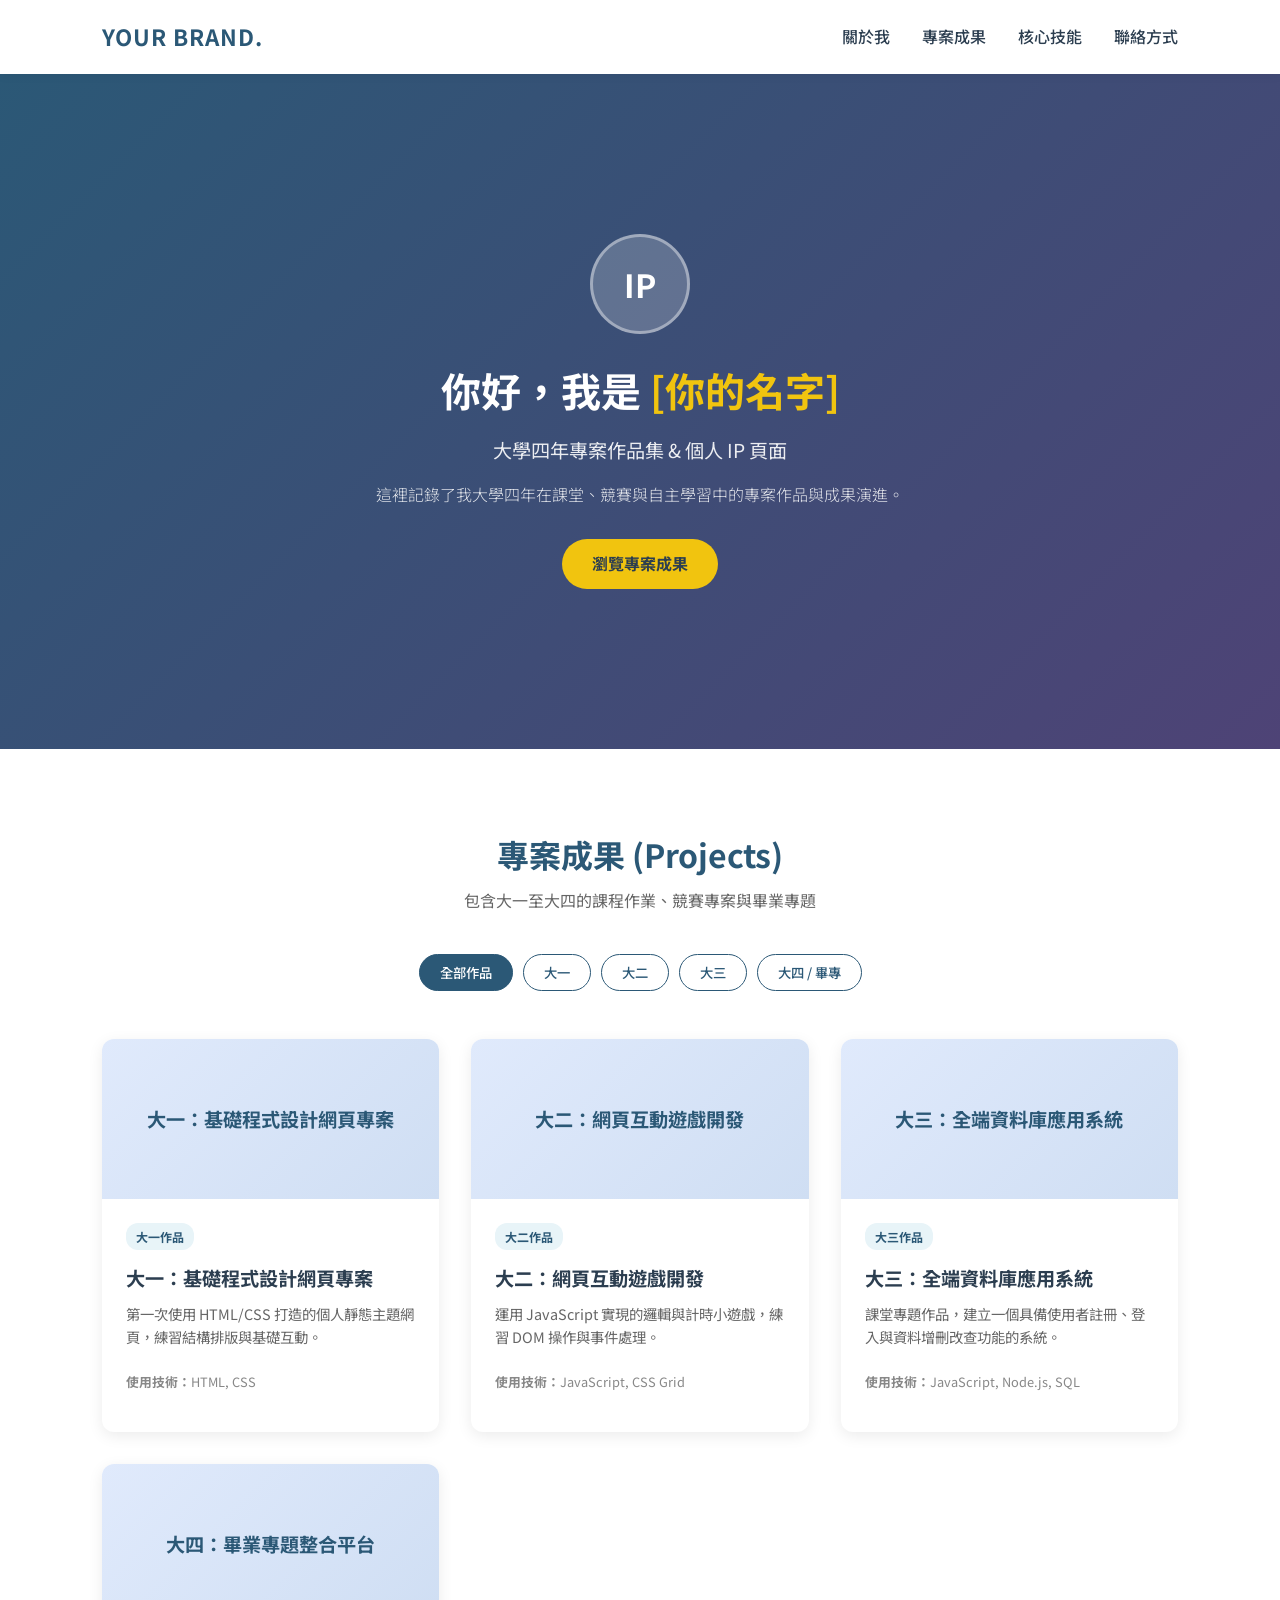
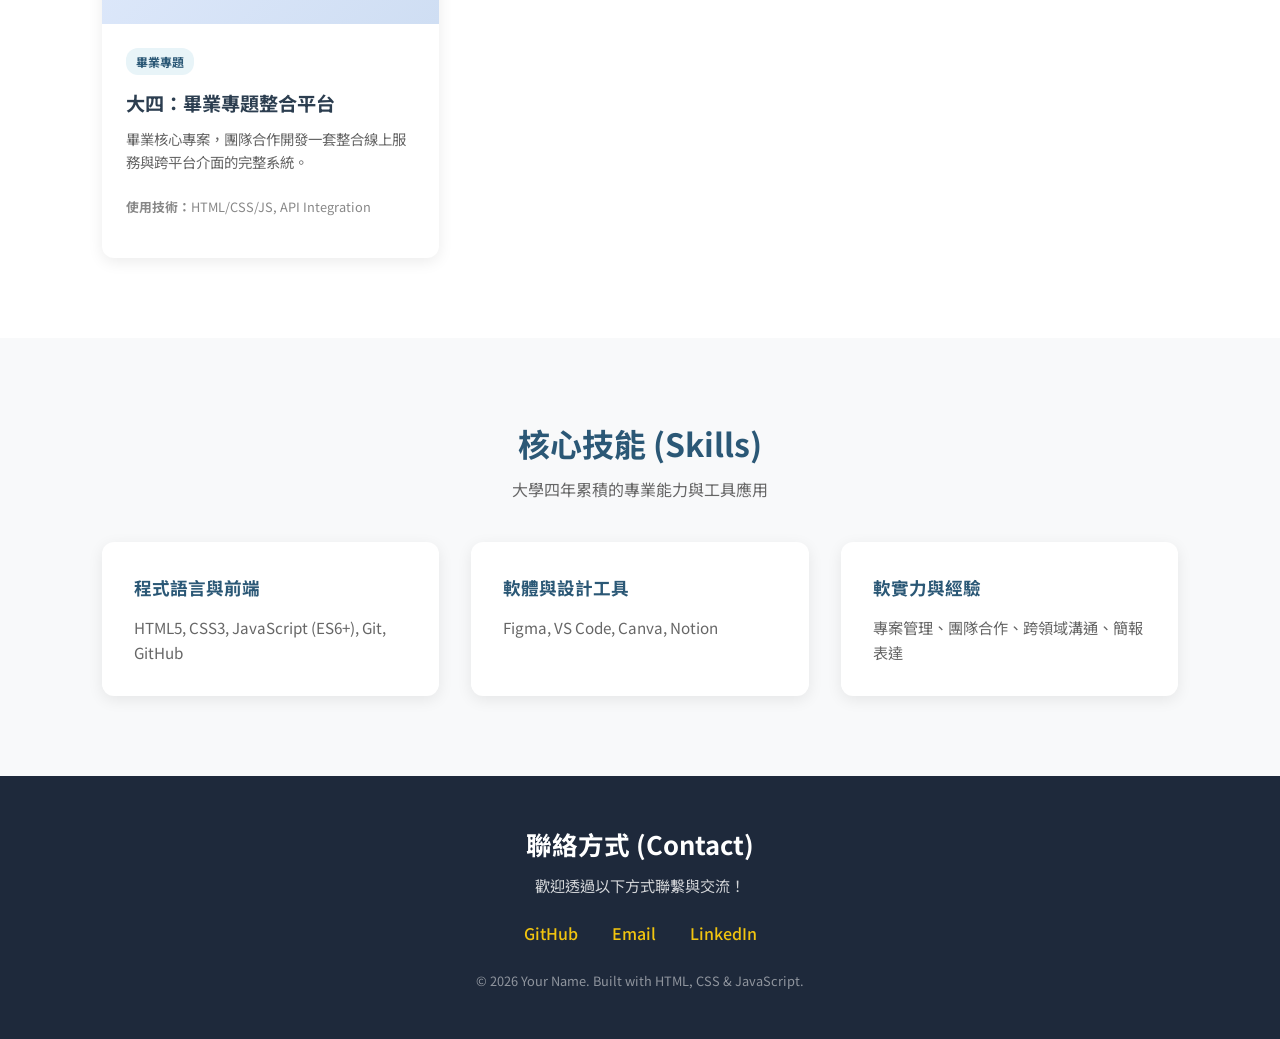
==== index.html @ d63966c3 "Add files via upload" ====
<!DOCTYPE html>
<html lang="zh-Hant">
<head>
    <meta charset="UTF-8">
    <meta name="viewport" content="width=device-width, initial-scale=1.0">
    <title>個人作品集 | Portfolio</title>
    <link rel="stylesheet" href="style.css">
    <!-- Google Fonts -->
    <link href="https://fonts.googleapis.com/css2?family=Noto+Sans+TC:wght@300;400;500;700&display=swap" rel="stylesheet">
</head>
<body>

    <!-- 導覽列 -->
    <nav class="navbar">
        <div class="logo">YOUR BRAND.</div>
        <ul class="nav-links">
            <li><a href="#about">關於我</a></li>
            <li><a href="#projects">專案成果</a></li>
            <li><a href="#skills">核心技能</a></li>
            <li><a href="#contact">聯絡方式</a></li>
        </ul>
    </nav>

    <!-- 個人 Hero 區塊 -->
    <header id="about" class="hero">
        <div class="hero-content">
            <div class="profile-avatar">
                <span class="avatar-placeholder">IP</span>
            </div>
            <h1>你好，我是 <span class="highlight">[你的名字]</span></h1>
            <p class="subtitle">大學四年專案作品集 & 個人 IP 頁面</p>
            <p class="bio">這裡記錄了我大學四年在課堂、競賽與自主學習中的專案作品與成果演進。</p>
            <a href="#projects" class="btn">瀏覽專案成果</a>
        </div>
    </header>

    <!-- 專案展示區塊 -->
    <section id="projects" class="section">
        <div class="section-header">
            <h2>專案成果 (Projects)</h2>
            <p>包含大一至大四的課程作業、競賽專案與畢業專題</p>
        </div>

        <!-- 分類過濾按鈕 -->
        <div class="filter-buttons">
            <button class="filter-btn active" data-filter="all">全部作品</button>
            <button class="filter-btn" data-filter="freshman">大一</button>
            <button class="filter-btn" data-filter="sophomore">大二</button>
            <button class="filter-btn" data-filter="junior">大三</button>
            <button class="filter-btn" data-filter="senior">大四 / 畢專</button>
        </div>

        <!-- 專案卡片容器 (由 JavaScript 動態生成) -->
        <div class="projects-grid" id="projects-container">
            <!-- JS 自動載入內容 -->
        </div>
    </section>

    <!-- 核心技能區塊 -->
    <section id="skills" class="section bg-light">
        <div class="section-header">
            <h2>核心技能 (Skills)</h2>
            <p>大學四年累積的專業能力與工具應用</p>
        </div>
        <div class="skills-container">
            <div class="skill-card">
                <h3>程式語言與前端</h3>
                <p>HTML5, CSS3, JavaScript (ES6+), Git, GitHub</p>
            </div>
            <div class="skill-card">
                <h3>軟體與設計工具</h3>
                <p>Figma, VS Code, Canva, Notion</p>
            </div>
            <div class="skill-card">
                <h3>軟實力與經驗</h3>
                <p>專案管理、團隊合作、跨領域溝通、簡報表達</p>
            </div>
        </div>
    </section>

    <!-- 頁尾 / 聯絡資訊 -->
    <footer id="contact">
        <h2>聯絡方式 (Contact)</h2>
        <p>歡迎透過以下方式聯繫與交流！</p>
        <div class="social-links">
            <a href="https://github.com/" target="_blank" rel="noopener">GitHub</a>
            <a href="mailto:your-email@example.com">Email</a>
            <a href="https://linkedin.com/" target="_blank" rel="noopener">LinkedIn</a>
        </div>
        <p class="copyright">&copy; 2026 Your Name. Built with HTML, CSS & JavaScript.</p>
    </footer>

    <script src="script.js"></script>
</body>
</html>
---- style.css ----
/* 全局變數與基礎設定 */
:root {
    --primary-color: #2b5876;
    --accent-color: #4e4376;
    --highlight-color: #f39c12;
    --text-dark: #2c3e50;
    --text-muted: #666666;
    --bg-light: #f8f9fa;
    --card-shadow: 0 4px 15px rgba(0, 0, 0, 0.08);
    --card-hover-shadow: 0 10px 25px rgba(0, 0, 0, 0.15);
}

* {
    margin: 0;
    padding: 0;
    box-sizing: border-box;
    font-family: 'Noto Sans TC', sans-serif;
    scroll-behavior: smooth;
}

body {
    color: var(--text-dark);
    background-color: #ffffff;
    line-height: 1.6;
}

/* 導覽列 */
.navbar {
    display: flex;
    justify-content: space-between;
    align-items: center;
    padding: 1.2rem 8%;
    background: #ffffff;
    box-shadow: 0 2px 10px rgba(0,0,0,0.05);
    position: sticky;
    top: 0;
    z-index: 1000;
}

.logo {
    font-size: 1.4rem;
    font-weight: 700;
    letter-spacing: 1px;
    color: var(--primary-color);
}

.nav-links {
    display: flex;
    list-style: none;
}

.nav-links li a {
    text-decoration: none;
    color: var(--text-dark);
    margin-left: 2rem;
    font-weight: 500;
    transition: color 0.3s;
}

.nav-links li a:hover {
    color: var(--primary-color);
}

/* Hero 主展示區 */
.hero {
    min-height: 75vh;
    display: flex;
    align-items: center;
    justify-content: center;
    text-align: center;
    background: linear-gradient(135deg, var(--primary-color) 0%, var(--accent-color) 100%);
    color: #ffffff;
    padding: 3rem 20px;
}

.profile-avatar {
    width: 100px;
    height: 100px;
    border-radius: 50%;
    background: rgba(255, 255, 255, 0.2);
    display: flex;
    align-items: center;
    justify-content: center;
    margin: 0 auto 1.5rem auto;
    border: 3px solid rgba(255, 255, 255, 0.4);
}

.avatar-placeholder {
    font-size: 2rem;
    font-weight: 700;
    color: #ffffff;
}

.hero h1 {
    font-size: 2.5rem;
    margin-bottom: 0.8rem;
}

.hero .highlight {
    color: #f1c40f;
}

.hero .subtitle {
    font-size: 1.2rem;
    opacity: 0.9;
    margin-bottom: 1rem;
}

.hero .bio {
    max-width: 600px;
    margin: 0 auto 2rem auto;
    font-weight: 300;
    opacity: 0.85;
}

.btn {
    display: inline-block;
    padding: 12px 30px;
    background-color: #f1c40f;
    color: #2c3e50;
    text-decoration: none;
    border-radius: 30px;
    font-weight: 700;
    transition: transform 0.2s, background-color 0.3s;
}

.btn:hover {
    transform: translateY(-3px);
    background-color: #f39c12;
}

/* 區塊通用的基本排版 */
.section {
    padding: 5rem 8%;
    text-align: center;
}

.bg-light {
    background-color: var(--bg-light);
}

.section-header {
    margin-bottom: 2.5rem;
}

.section-header h2 {
    font-size: 2rem;
    margin-bottom: 0.5rem;
    color: var(--primary-color);
}

.section-header p {
    color: var(--text-muted);
}

/* 篩選按鈕區塊 */
.filter-buttons {
    display: flex;
    justify-content: center;
    flex-wrap: wrap;
    gap: 10px;
    margin-bottom: 3rem;
}

.filter-btn {
    padding: 8px 20px;
    border: 1.5px solid var(--primary-color);
    background: transparent;
    color: var(--primary-color);
    border-radius: 25px;
    cursor: pointer;
    font-weight: 500;
    transition: all 0.3s ease;
}

.filter-btn.active, .filter-btn:hover {
    background: var(--primary-color);
    color: #ffffff;
}

/* 專案卡片網格 */
.projects-grid {
    display: grid;
    grid-template-columns: repeat(auto-fit, minmax(280px, 1fr));
    gap: 2rem;
}

.project-card {
    background: #ffffff;
    border-radius: 12px;
    overflow: hidden;
    box-shadow: var(--card-shadow);
    transition: transform 0.3s, box-shadow 0.3s;
    text-align: left;
    display: flex;
    flex-direction: column;
}

.project-card:hover {
    transform: translateY(-8px);
    box-shadow: var(--card-hover-shadow);
}

.project-banner {
    height: 160px;
    background: linear-gradient(135deg, #e0eafc, #cfdef3);
    display: flex;
    align-items: center;
    justify-content: center;
    color: var(--primary-color);
    font-weight: 700;
    font-size: 1.2rem;
}

.project-info {
    padding: 1.5rem;
    display: flex;
    flex-direction: column;
    flex-grow: 1;
}

.project-tag {
    align-self: flex-start;
    font-size: 0.75rem;
    background-color: #e8f4f8;
    color: var(--primary-color);
    padding: 4px 10px;
    border-radius: 12px;
    font-weight: 700;
    margin-bottom: 0.8rem;
}

.project-title {
    font-size: 1.2rem;
    margin-bottom: 0.5rem;
    color: var(--text-dark);
}

.project-desc {
    font-size: 0.9rem;
    color: var(--text-muted);
    margin-bottom: 1.5rem;
    flex-grow: 1;
}

.project-tech {
    font-size: 0.8rem;
    color: #888888;
    margin-bottom: 1rem;
}

.project-links a {
    text-decoration: none;
    color: var(--primary-color);
    font-weight: 700;
    font-size: 0.85rem;
    margin-right: 15px;
    transition: opacity 0.2s;
}

.project-links a:hover {
    opacity: 0.7;
}

/* 技能區塊 */
.skills-container {
    display: grid;
    grid-template-columns: repeat(auto-fit, minmax(250px, 1fr));
    gap: 2rem;
}

.skill-card {
    background: #ffffff;
    padding: 2rem;
    border-radius: 12px;
    box-shadow: var(--card-shadow);
    text-align: left;
}

.skill-card h3 {
    font-size: 1.1rem;
    color: var(--primary-color);
    margin-bottom: 0.8rem;
}

.skill-card p {
    font-size: 0.95rem;
    color: var(--text-muted);
}

/* 頁尾 */
footer {
    background-color: #1e293b;
    color: #ffffff;
    padding: 3rem 8%;
    text-align: center;
}

footer h2 {
    font-size: 1.6rem;
    margin-bottom: 0.5rem;
}

footer p {
    opacity: 0.8;
    font-size: 0.95rem;
}

.social-links {
    margin: 1.5rem 0;
}

.social-links a {
    color: #f1c40f;
    margin: 0 15px;
    text-decoration: none;
    font-weight: 500;
    transition: opacity 0.2s;
}

.social-links a:hover {
    opacity: 0.8;
}

.copyright {
    font-size: 0.8rem;
    opacity: 0.5;
    margin-top: 1.5rem;
}

/* 響應式微調 */
@media (max-width: 768px) {
    .navbar {
        flex-direction: column;
        gap: 10px;
    }
    .nav-links li a {
        margin: 0 10px;
    }
    .hero h1 {
        font-size: 1.8rem;
    }
}
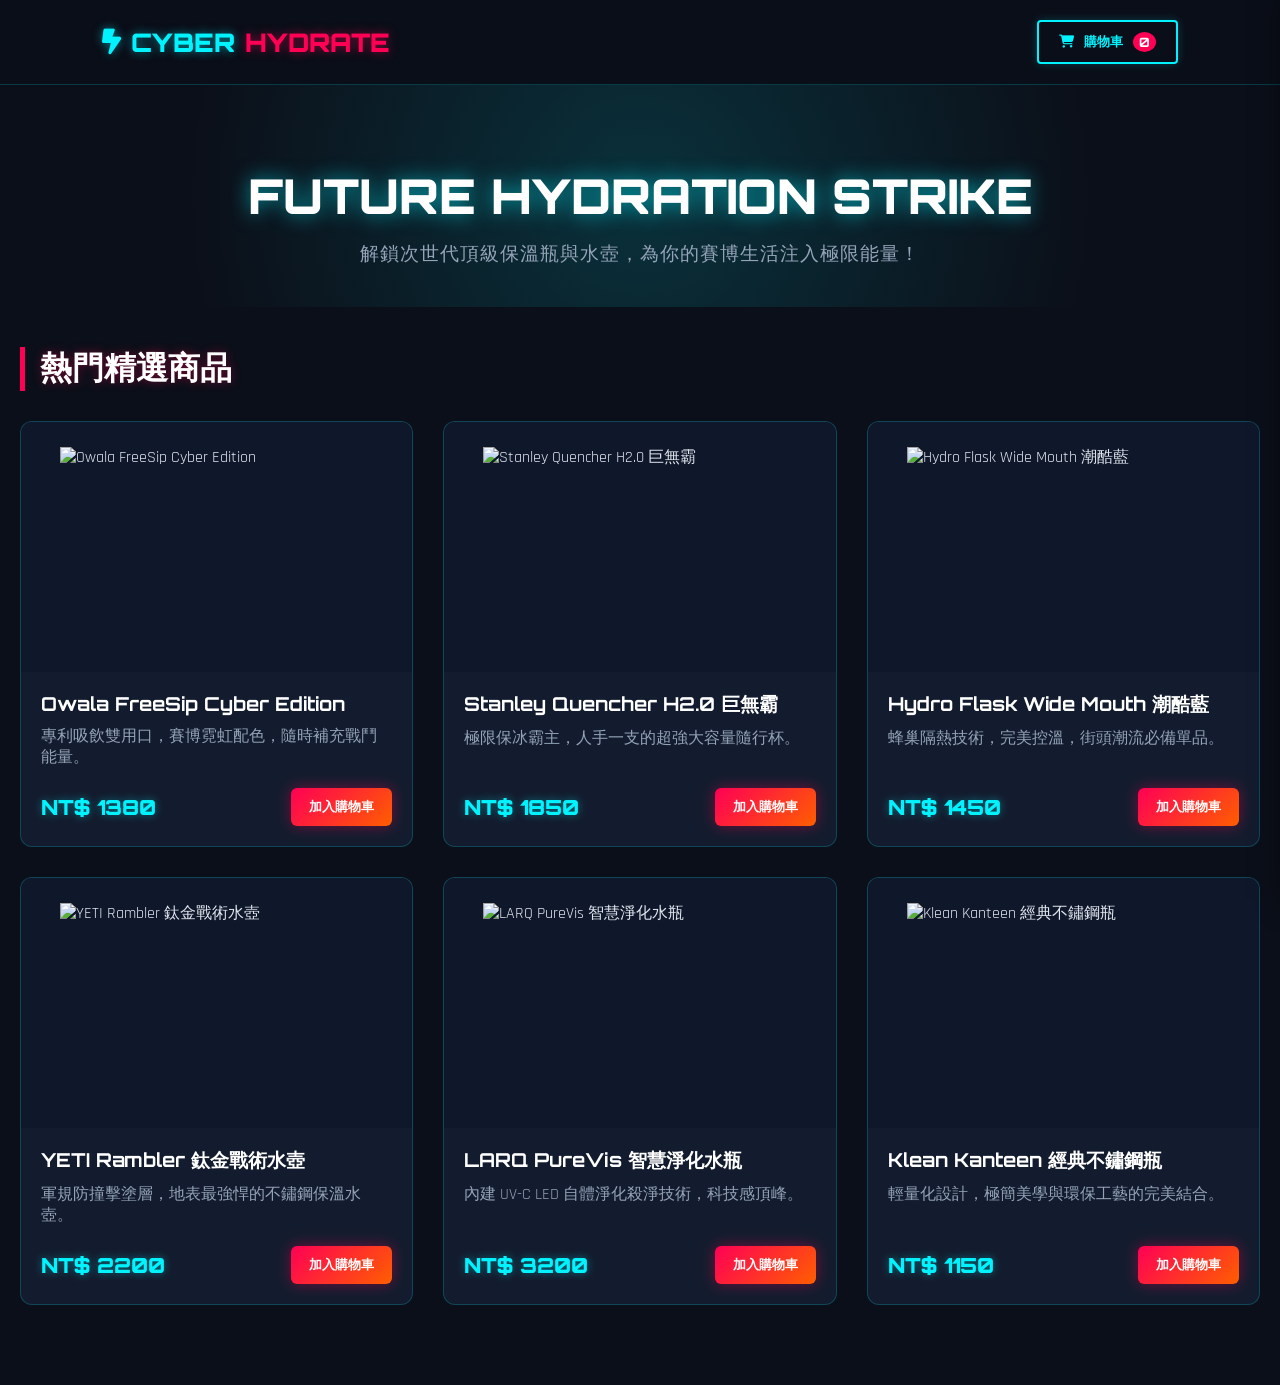
==== commit b7f46175: "Add files via upload" ====
--- a/index.html
+++ b/index.html
@@ -1,95 +1,71 @@
-<!DOCTYPE html>
-<html lang="zh-Hant">
-<head>
-    <meta charset="UTF-8">
-    <meta name="viewport" content="width=device-width, initial-scale=1.0">
-    <title>個人作品集 | Portfolio</title>
-    <link rel="stylesheet" href="style.css">
-    <!-- Google Fonts -->
-    <link href="https://fonts.googleapis.com/css2?family=Noto+Sans+TC:wght@300;400;500;700&display=swap" rel="stylesheet">
-</head>
-<body>
-
-    <!-- 導覽列 -->
-    <nav class="navbar">
-        <div class="logo">YOUR BRAND.</div>
-        <ul class="nav-links">
-            <li><a href="#about">關於我</a></li>
-            <li><a href="#projects">專案成果</a></li>
-            <li><a href="#skills">核心技能</a></li>
-            <li><a href="#contact">聯絡方式</a></li>
-        </ul>
-    </nav>
-
-    <!-- 個人 Hero 區塊 -->
-    <header id="about" class="hero">
-        <div class="hero-content">
-            <div class="profile-avatar">
-                <span class="avatar-placeholder">IP</span>
-            </div>
-            <h1>你好，我是 <span class="highlight">[你的名字]</span></h1>
-            <p class="subtitle">大學四年專案作品集 & 個人 IP 頁面</p>
-            <p class="bio">這裡記錄了我大學四年在課堂、競賽與自主學習中的專案作品與成果演進。</p>
-            <a href="#projects" class="btn">瀏覽專案成果</a>
-        </div>
-    </header>
-
-    <!-- 專案展示區塊 -->
-    <section id="projects" class="section">
-        <div class="section-header">
-            <h2>專案成果 (Projects)</h2>
-            <p>包含大一至大四的課程作業、競賽專案與畢業專題</p>
-        </div>
-
-        <!-- 分類過濾按鈕 -->
-        <div class="filter-buttons">
-            <button class="filter-btn active" data-filter="all">全部作品</button>
-            <button class="filter-btn" data-filter="freshman">大一</button>
-            <button class="filter-btn" data-filter="sophomore">大二</button>
-            <button class="filter-btn" data-filter="junior">大三</button>
-            <button class="filter-btn" data-filter="senior">大四 / 畢專</button>
-        </div>
-
-        <!-- 專案卡片容器 (由 JavaScript 動態生成) -->
-        <div class="projects-grid" id="projects-container">
-            <!-- JS 自動載入內容 -->
-        </div>
-    </section>
-
-    <!-- 核心技能區塊 -->
-    <section id="skills" class="section bg-light">
-        <div class="section-header">
-            <h2>核心技能 (Skills)</h2>
-            <p>大學四年累積的專業能力與工具應用</p>
-        </div>
-        <div class="skills-container">
-            <div class="skill-card">
-                <h3>程式語言與前端</h3>
-                <p>HTML5, CSS3, JavaScript (ES6+), Git, GitHub</p>
-            </div>
-            <div class="skill-card">
-                <h3>軟體與設計工具</h3>
-                <p>Figma, VS Code, Canva, Notion</p>
-            </div>
-            <div class="skill-card">
-                <h3>軟實力與經驗</h3>
-                <p>專案管理、團隊合作、跨領域溝通、簡報表達</p>
-            </div>
-        </div>
-    </section>
-
-    <!-- 頁尾 / 聯絡資訊 -->
-    <footer id="contact">
-        <h2>聯絡方式 (Contact)</h2>
-        <p>歡迎透過以下方式聯繫與交流！</p>
-        <div class="social-links">
-            <a href="https://github.com/" target="_blank" rel="noopener">GitHub</a>
-            <a href="mailto:your-email@example.com">Email</a>
-            <a href="https://linkedin.com/" target="_blank" rel="noopener">LinkedIn</a>
-        </div>
-        <p class="copyright">&copy; 2026 Your Name. Built with HTML, CSS & JavaScript.</p>
-    </footer>
-
-    <script src="script.js"></script>
-</body>
+<!DOCTYPE html>
+<html lang="zh-TW">
+<head>
+    <meta charset="UTF-8">
+    <meta name="viewport" content="width=device-width, initial-scale=1.0">
+    <title>CYBER-HYDRATE // 頂級潮流水壺專賣店</title>
+    <!-- 引入獨立的 CSS 樣式表 -->
+    <link rel="stylesheet" href="style.css">
+    <!-- 引入 Google Fonts 潮流字體 -->
+    <link href="https://fonts.googleapis.com/css2?family=Orbitron:wght@500;700;900&family=Rajdhani:wght@500;600;700&display=swap" rel="stylesheet">
+    <!-- 引入 FontAwesome 圖示 -->
+    <link rel="stylesheet" href="https://cdnjs.cloudflare.com/ajax/libs/font-awesome/6.4.0/css/all.min.css">
+</head>
+<body>
+
+    <!-- 煙火特效專用 Canvas -->
+    <canvas id="fireworks-canvas"></canvas>
+
+    <!-- 頁首導覽列 -->
+    <header class="header">
+        <div class="logo">
+            <i class="fa-solid fa-bolt-lightning"></i> CYBER<span>HYDRATE</span>
+        </div>
+        <div class="nav-actions">
+            <button class="cart-btn" id="cart-btn">
+                <i class="fa-solid fa-cart-shopping"></i> 購物車
+                <span class="cart-badge" id="cart-badge">0</span>
+            </button>
+        </div>
+    </header>
+
+    <!-- 英雄橫幅區 -->
+    <section class="hero">
+        <div class="hero-content">
+            <h1>FUTURE HYDRATION STRIKE</h1>
+            <p>解鎖次世代頂級保溫瓶與水壺，為你的賽博生活注入極限能量！</p>
+        </div>
+    </section>
+
+    <!-- 商品展示區 -->
+    <main class="container">
+        <h2 class="section-title">熱門精選商品</h2>
+        <div class="products-grid" id="products-grid">
+            <!-- JavaScript 動態載入 6 款商品 -->
+        </div>
+    </main>
+
+    <!-- 購物車側邊滑動面板 -->
+    <div class="cart-drawer" id="cart-drawer">
+        <div class="cart-header">
+            <h3><i class="fa-solid fa-bag-shopping"></i> 你的賽博購物車</h3>
+            <button class="close-cart" id="close-cart">&times;</button>
+        </div>
+        <div class="cart-items" id="cart-items">
+            <!-- 購物車清單動態載入 -->
+            <div class="empty-cart-msg">購物車目前空空如也...快去加入極限裝備！</div>
+        </div>
+        <div class="cart-footer">
+            <div class="cart-total">
+                <span>總計：</span>
+                <span id="cart-total-price">NT$ 0</span>
+            </div>
+            <button class="checkout-btn" id="checkout-btn">立即結帳</button>
+        </div>
+    </div>
+    <div class="cart-overlay" id="cart-overlay"></div>
+
+    <!-- 引入獨立的 JavaScript 邏輯檔 -->
+    <script src="script.js"></script>
+</body>
 </html>
--- a/style.css
+++ b/style.css
@@ -1,343 +1,415 @@
-/* 全局變數與基礎設定 */
-:root {
-    --primary-color: #2b5876;
-    --accent-color: #4e4376;
-    --highlight-color: #f39c12;
-    --text-dark: #2c3e50;
-    --text-muted: #666666;
-    --bg-light: #f8f9fa;
-    --card-shadow: 0 4px 15px rgba(0, 0, 0, 0.08);
-    --card-hover-shadow: 0 10px 25px rgba(0, 0, 0, 0.15);
-}
-
-* {
-    margin: 0;
-    padding: 0;
-    box-sizing: border-box;
-    font-family: 'Noto Sans TC', sans-serif;
-    scroll-behavior: smooth;
-}
-
-body {
-    color: var(--text-dark);
-    background-color: #ffffff;
-    line-height: 1.6;
-}
-
-/* 導覽列 */
-.navbar {
-    display: flex;
-    justify-content: space-between;
-    align-items: center;
-    padding: 1.2rem 8%;
-    background: #ffffff;
-    box-shadow: 0 2px 10px rgba(0,0,0,0.05);
-    position: sticky;
-    top: 0;
-    z-index: 1000;
-}
-
-.logo {
-    font-size: 1.4rem;
-    font-weight: 700;
-    letter-spacing: 1px;
-    color: var(--primary-color);
-}
-
-.nav-links {
-    display: flex;
-    list-style: none;
-}
-
-.nav-links li a {
-    text-decoration: none;
-    color: var(--text-dark);
-    margin-left: 2rem;
-    font-weight: 500;
-    transition: color 0.3s;
-}
-
-.nav-links li a:hover {
-    color: var(--primary-color);
-}
-
-/* Hero 主展示區 */
-.hero {
-    min-height: 75vh;
-    display: flex;
-    align-items: center;
-    justify-content: center;
-    text-align: center;
-    background: linear-gradient(135deg, var(--primary-color) 0%, var(--accent-color) 100%);
-    color: #ffffff;
-    padding: 3rem 20px;
-}
-
-.profile-avatar {
-    width: 100px;
-    height: 100px;
-    border-radius: 50%;
-    background: rgba(255, 255, 255, 0.2);
-    display: flex;
-    align-items: center;
-    justify-content: center;
-    margin: 0 auto 1.5rem auto;
-    border: 3px solid rgba(255, 255, 255, 0.4);
-}
-
-.avatar-placeholder {
-    font-size: 2rem;
-    font-weight: 700;
-    color: #ffffff;
-}
-
-.hero h1 {
-    font-size: 2.5rem;
-    margin-bottom: 0.8rem;
-}
-
-.hero .highlight {
-    color: #f1c40f;
-}
-
-.hero .subtitle {
-    font-size: 1.2rem;
-    opacity: 0.9;
-    margin-bottom: 1rem;
-}
-
-.hero .bio {
-    max-width: 600px;
-    margin: 0 auto 2rem auto;
-    font-weight: 300;
-    opacity: 0.85;
-}
-
-.btn {
-    display: inline-block;
-    padding: 12px 30px;
-    background-color: #f1c40f;
-    color: #2c3e50;
-    text-decoration: none;
-    border-radius: 30px;
-    font-weight: 700;
-    transition: transform 0.2s, background-color 0.3s;
-}
-
-.btn:hover {
-    transform: translateY(-3px);
-    background-color: #f39c12;
-}
-
-/* 區塊通用的基本排版 */
-.section {
-    padding: 5rem 8%;
-    text-align: center;
-}
-
-.bg-light {
-    background-color: var(--bg-light);
-}
-
-.section-header {
-    margin-bottom: 2.5rem;
-}
-
-.section-header h2 {
-    font-size: 2rem;
-    margin-bottom: 0.5rem;
-    color: var(--primary-color);
-}
-
-.section-header p {
-    color: var(--text-muted);
-}
-
-/* 篩選按鈕區塊 */
-.filter-buttons {
-    display: flex;
-    justify-content: center;
-    flex-wrap: wrap;
-    gap: 10px;
-    margin-bottom: 3rem;
-}
-
-.filter-btn {
-    padding: 8px 20px;
-    border: 1.5px solid var(--primary-color);
-    background: transparent;
-    color: var(--primary-color);
-    border-radius: 25px;
-    cursor: pointer;
-    font-weight: 500;
-    transition: all 0.3s ease;
-}
-
-.filter-btn.active, .filter-btn:hover {
-    background: var(--primary-color);
-    color: #ffffff;
-}
-
-/* 專案卡片網格 */
-.projects-grid {
-    display: grid;
-    grid-template-columns: repeat(auto-fit, minmax(280px, 1fr));
-    gap: 2rem;
-}
-
-.project-card {
-    background: #ffffff;
-    border-radius: 12px;
-    overflow: hidden;
-    box-shadow: var(--card-shadow);
-    transition: transform 0.3s, box-shadow 0.3s;
-    text-align: left;
-    display: flex;
-    flex-direction: column;
-}
-
-.project-card:hover {
-    transform: translateY(-8px);
-    box-shadow: var(--card-hover-shadow);
-}
-
-.project-banner {
-    height: 160px;
-    background: linear-gradient(135deg, #e0eafc, #cfdef3);
-    display: flex;
-    align-items: center;
-    justify-content: center;
-    color: var(--primary-color);
-    font-weight: 700;
-    font-size: 1.2rem;
-}
-
-.project-info {
-    padding: 1.5rem;
-    display: flex;
-    flex-direction: column;
-    flex-grow: 1;
-}
-
-.project-tag {
-    align-self: flex-start;
-    font-size: 0.75rem;
-    background-color: #e8f4f8;
-    color: var(--primary-color);
-    padding: 4px 10px;
-    border-radius: 12px;
-    font-weight: 700;
-    margin-bottom: 0.8rem;
-}
-
-.project-title {
-    font-size: 1.2rem;
-    margin-bottom: 0.5rem;
-    color: var(--text-dark);
-}
-
-.project-desc {
-    font-size: 0.9rem;
-    color: var(--text-muted);
-    margin-bottom: 1.5rem;
-    flex-grow: 1;
-}
-
-.project-tech {
-    font-size: 0.8rem;
-    color: #888888;
-    margin-bottom: 1rem;
-}
-
-.project-links a {
-    text-decoration: none;
-    color: var(--primary-color);
-    font-weight: 700;
-    font-size: 0.85rem;
-    margin-right: 15px;
-    transition: opacity 0.2s;
-}
-
-.project-links a:hover {
-    opacity: 0.7;
-}
-
-/* 技能區塊 */
-.skills-container {
-    display: grid;
-    grid-template-columns: repeat(auto-fit, minmax(250px, 1fr));
-    gap: 2rem;
-}
-
-.skill-card {
-    background: #ffffff;
-    padding: 2rem;
-    border-radius: 12px;
-    box-shadow: var(--card-shadow);
-    text-align: left;
-}
-
-.skill-card h3 {
-    font-size: 1.1rem;
-    color: var(--primary-color);
-    margin-bottom: 0.8rem;
-}
-
-.skill-card p {
-    font-size: 0.95rem;
-    color: var(--text-muted);
-}
-
-/* 頁尾 */
-footer {
-    background-color: #1e293b;
-    color: #ffffff;
-    padding: 3rem 8%;
-    text-align: center;
-}
-
-footer h2 {
-    font-size: 1.6rem;
-    margin-bottom: 0.5rem;
-}
-
-footer p {
-    opacity: 0.8;
-    font-size: 0.95rem;
-}
-
-.social-links {
-    margin: 1.5rem 0;
-}
-
-.social-links a {
-    color: #f1c40f;
-    margin: 0 15px;
-    text-decoration: none;
-    font-weight: 500;
-    transition: opacity 0.2s;
-}
-
-.social-links a:hover {
-    opacity: 0.8;
-}
-
-.copyright {
-    font-size: 0.8rem;
-    opacity: 0.5;
-    margin-top: 1.5rem;
-}
-
-/* 響應式微調 */
-@media (max-width: 768px) {
-    .navbar {
-        flex-direction: column;
-        gap: 10px;
-    }
-    .nav-links li a {
-        margin: 0 10px;
-    }
-    .hero h1 {
-        font-size: 1.8rem;
-    }
+/* 全局重設與賽博龐克風格設定 */
+* {
+    margin: 0;
+    padding: 0;
+    box-sizing: border-box;
+}
+
+:root {
+    --bg-color: #0b0f19;
+    --card-bg: #131c2e;
+    --neon-cyan: #00f3ff;
+    --neon-pink: #ff0055;
+    --neon-yellow: #f3e600;
+    --text-color: #e2e8f0;
+    --font-orbitron: 'Orbitron', sans-serif;
+    --font-rajdhani: 'Rajdhani', sans-serif;
+}
+
+body {
+    background-color: var(--bg-color);
+    color: var(--text-color);
+    font-family: var(--font-rajdhani);
+    overflow-x: hidden;
+    position: relative;
+}
+
+/* 煙火 Canvas 層 */
+#fireworks-canvas {
+    position: fixed;
+    top: 0;
+    left: 0;
+    width: 100vw;
+    height: 100vh;
+    pointer-events: none;
+    z-index: 9999;
+}
+
+/* 頁首導覽列 */
+.header {
+    position: sticky;
+    top: 0;
+    display: flex;
+    justify-content: space-between;
+    align-items: center;
+    padding: 20px 8%;
+    background: rgba(11, 15, 25, 0.9);
+    backdrop-filter: blur(10px);
+    border-bottom: 1px solid rgba(0, 243, 255, 0.2);
+    z-index: 1000;
+}
+
+.logo {
+    font-family: var(--font-orbitron);
+    font-size: 1.6rem;
+    font-weight: 900;
+    color: var(--neon-cyan);
+    text-shadow: 0 0 10px rgba(0, 243, 255, 0.5);
+    display: flex;
+    align-items: center;
+    gap: 10px;
+}
+
+.logo span {
+    color: var(--neon-pink);
+    text-shadow: 0 0 10px rgba(255, 0, 85, 0.5);
+}
+
+.cart-btn {
+    background: transparent;
+    border: 2px solid var(--neon-cyan);
+    color: var(--neon-cyan);
+    padding: 10px 20px;
+    font-family: var(--font-orbitron);
+    font-weight: 700;
+    cursor: pointer;
+    display: flex;
+    align-items: center;
+    gap: 10px;
+    border-radius: 4px;
+    transition: all 0.3s ease;
+    box-shadow: 0 0 10px rgba(0, 243, 255, 0.2);
+    position: relative;
+}
+
+.cart-btn:hover {
+    background: var(--neon-cyan);
+    color: var(--bg-color);
+    box-shadow: 0 0 20px var(--neon-cyan);
+}
+
+.cart-badge {
+    background: var(--neon-pink);
+    color: #fff;
+    font-size: 0.8rem;
+    padding: 2px 6px;
+    border-radius: 50%;
+    font-weight: bold;
+}
+
+/* 英雄橫幅區 */
+.hero {
+    text-align: center;
+    padding: 80px 20px 40px;
+    background: radial-gradient(circle at center, rgba(0, 243, 255, 0.15) 0%, transparent 70%);
+}
+
+.hero h1 {
+    font-family: var(--font-orbitron);
+    font-size: 3rem;
+    font-weight: 900;
+    color: #fff;
+    margin-bottom: 15px;
+    text-shadow: 0 0 20px rgba(0, 243, 255, 0.6);
+}
+
+.hero p {
+    font-size: 1.2rem;
+    color: #94a3b8;
+    letter-spacing: 1px;
+}
+
+/* 主容器與商品網格 */
+.container {
+    max-width: 1300px;
+    margin: 0 auto;
+    padding: 40px 20px 80px;
+}
+
+.section-title {
+    font-family: var(--font-orbitron);
+    font-size: 2rem;
+    margin-bottom: 30px;
+    border-left: 5px solid var(--neon-pink);
+    padding-left: 15px;
+    color: #fff;
+    text-shadow: 0 0 10px rgba(255, 0, 85, 0.4);
+}
+
+.products-grid {
+    display: grid;
+    grid-template-columns: repeat(auto-fit, minmax(320px, 1fr));
+    gap: 30px;
+}
+
+/* 商品卡片樣式 */
+.product-card {
+    background: var(--card-bg);
+    border: 1px solid rgba(0, 243, 255, 0.2);
+    border-radius: 12px;
+    overflow: hidden;
+    transition: all 0.4s ease;
+    display: flex;
+    flex-direction: column;
+    position: relative;
+}
+
+.product-card:hover {
+    transform: translateY(-8px);
+    border-color: var(--neon-cyan);
+    box-shadow: 0 0 25px rgba(0, 243, 255, 0.3);
+}
+
+.product-img-container {
+    width: 100%;
+    height: 250px;
+    background: #0f172a;
+    display: flex;
+    justify-content: center;
+    align-items: center;
+    overflow: hidden;
+    position: relative;
+}
+
+.product-img-container img {
+    width: 80%;
+    height: 80%;
+    object-fit: contain;
+    transition: transform 0.5s ease;
+}
+
+.product-card:hover .product-img-container img {
+    transform: scale(1.1) rotate(3deg);
+}
+
+.product-info {
+    padding: 20px;
+    display: flex;
+    flex-direction: column;
+    flex-grow: 1;
+}
+
+.product-title {
+    font-family: var(--font-orbitron);
+    font-size: 1.2rem;
+    font-weight: 700;
+    margin-bottom: 10px;
+    color: #fff;
+}
+
+.product-desc {
+    font-size: 1rem;
+    color: #94a3b8;
+    margin-bottom: 20px;
+    flex-grow: 1;
+}
+
+.product-footer {
+    display: flex;
+    justify-content: space-between;
+    align-items: center;
+}
+
+.product-price {
+    font-family: var(--font-orbitron);
+    font-size: 1.3rem;
+    font-weight: 900;
+    color: var(--neon-cyan);
+    text-shadow: 0 0 8px rgba(0, 243, 255, 0.4);
+}
+
+.add-to-cart-btn {
+    background: linear-gradient(135deg, var(--neon-pink), #ff5e00);
+    color: #fff;
+    border: none;
+    padding: 10px 18px;
+    font-family: var(--font-orbitron);
+    font-weight: 700;
+    border-radius: 6px;
+    cursor: pointer;
+    transition: all 0.3s ease;
+    box-shadow: 0 0 15px rgba(255, 0, 85, 0.4);
+}
+
+.add-to-cart-btn:hover {
+    filter: brightness(1.2);
+    box-shadow: 0 0 25px rgba(255, 0, 85, 0.8);
+    transform: scale(1.05);
+}
+
+/* 購物車側邊抽屜 */
+.cart-drawer {
+    position: fixed;
+    top: 0;
+    right: -420px;
+    width: 400px;
+    height: 100vh;
+    background: #0f172a;
+    border-left: 2px solid var(--neon-cyan);
+    box-shadow: -10px 0 30px rgba(0, 0, 0, 0.8);
+    z-index: 10001;
+    display: flex;
+    flex-direction: column;
+    transition: right 0.4s cubic-bezier(0.1, 1, 0.1, 1);
+}
+
+.cart-drawer.open {
+    right: 0;
+}
+
+.cart-header {
+    display: flex;
+    justify-content: space-between;
+    align-items: center;
+    padding: 20px;
+    border-bottom: 1px solid rgba(255, 255, 255, 0.1);
+}
+
+.cart-header h3 {
+    font-family: var(--font-orbitron);
+    color: var(--neon-cyan);
+}
+
+.close-cart {
+    background: transparent;
+    border: none;
+    color: #fff;
+    font-size: 1.8rem;
+    cursor: pointer;
+}
+
+.cart-items {
+    padding: 20px;
+    flex-grow: 1;
+    overflow-y: auto;
+}
+
+.empty-cart-msg {
+    text-align: center;
+    color: #64748b;
+    margin-top: 50px;
+}
+
+.cart-item {
+    display: flex;
+    align-items: center;
+    justify-content: space-between;
+    background: rgba(255, 255, 255, 0.03);
+    padding: 10px;
+    border-radius: 8px;
+    margin-bottom: 12px;
+    border: 1px solid rgba(255, 255, 255, 0.05);
+}
+
+.cart-item img {
+    width: 50px;
+    height: 50px;
+    object-fit: contain;
+}
+
+.cart-item-details {
+    flex-grow: 1;
+    padding: 0 15px;
+}
+
+.cart-item-title {
+    font-weight: 700;
+    font-size: 0.95rem;
+    color: #fff;
+}
+
+.cart-item-price {
+    color: var(--neon-cyan);
+    font-size: 0.9rem;
+}
+
+.cart-item-remove {
+    background: transparent;
+    border: none;
+    color: var(--neon-pink);
+    cursor: pointer;
+    font-size: 1.1rem;
+}
+
+.cart-footer {
+    padding: 20px;
+    border-top: 1px solid rgba(255, 255, 255, 0.1);
+    background: #0b0f19;
+}
+
+.cart-total {
+    display: flex;
+    justify-content: space-between;
+    font-family: var(--font-orbitron);
+    font-size: 1.2rem;
+    font-weight: 700;
+    margin-bottom: 15px;
+}
+
+.cart-total span:last-child {
+    color: var(--neon-yellow);
+}
+
+.checkout-btn {
+    width: 100%;
+    background: linear-gradient(135deg, var(--neon-cyan), #0077ff);
+    color: var(--bg-color);
+    border: none;
+    padding: 14px;
+    font-family: var(--font-orbitron);
+    font-weight: 900;
+    font-size: 1.1rem;
+    border-radius: 6px;
+    cursor: pointer;
+    box-shadow: 0 0 20px rgba(0, 243, 255, 0.5);
+    transition: all 0.3s ease;
+}
+
+.checkout-btn:hover {
+    box-shadow: 0 0 30px var(--neon-cyan);
+    transform: scale(1.02);
+}
+
+.cart-overlay {
+    position: fixed;
+    top: 0;
+    left: 0;
+    width: 100vw;
+    height: 100vh;
+    background: rgba(0, 0, 0, 0.7);
+    backdrop-filter: blur(5px);
+    z-index: 10000;
+    opacity: 0;
+    pointer-events: none;
+    transition: opacity 0.4s ease;
+}
+
+.cart-overlay.open {
+    opacity: 1;
+    pointer-events: auto;
+}
+
+/* 畫面強烈震動動畫 */
+@keyframes crazyShake {
+    0% { transform: translate(0, 0) rotate(0deg); }
+    20% { transform: translate(-15px, 15px) rotate(-3deg); }
+    40% { transform: translate(15px, -15px) rotate(3deg); }
+    60% { transform: translate(-15px, -15px) rotate(-2deg); }
+    80% { transform: translate(15px, 15px) rotate(2deg); }
+    100% { transform: translate(0, 0) rotate(0deg); }
+}
+
+.shake-screen {
+    animation: crazyShake 0.4s cubic-bezier(0.36, 0.07, 0.19, 0.97) both;
+}
+
+/* 飛向購物車的動畫圖片 */
+.flying-item {
+    position: fixed;
+    width: 80px;
+    height: 80px;
+    object-fit: contain;
+    z-index: 99999;
+    pointer-events: none;
+    transition: all 0.8s cubic-bezier(0.2, 1, 0.3, 1);
 }
